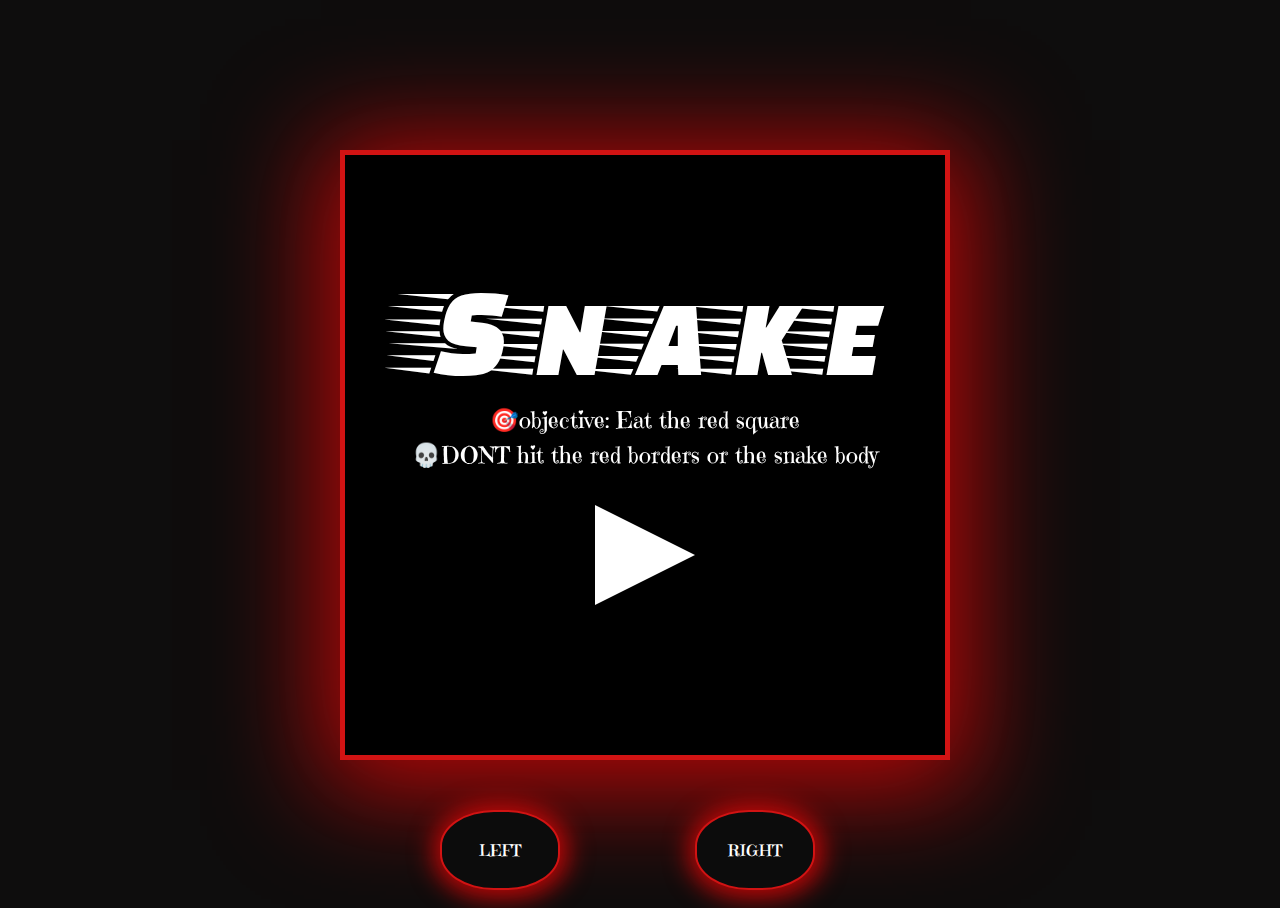
==== index.html @ 79829094 "first commit" ====
<!DOCTYPE html>
<html>
<head>
<meta charset="utf-8">

<title>S.N.A.K.E.</title>
<link rel="stylesheet" href="index\index.css">
<link href="https://fonts.googleapis.com/css?family=Annie+Use+Your+Telescope|Calligraffitti|Fascinate+Inline|Emilys+Candy|VT323|Faster+One" rel="stylesheet">
<link rel="shortcut icon" href="index\img/31.png" type="image/x-icon">

</head>
 <body>
  
        <canvas id="canvas" width="600" height="600"></canvas>
     
    <div>
       <input type="button" id="left" class="left_button" value="left">
       <input type="button" id="right" class="right_button" value="right">
      </div>
       
   <script src="index\index.js"></script>
    </body>
    </html>
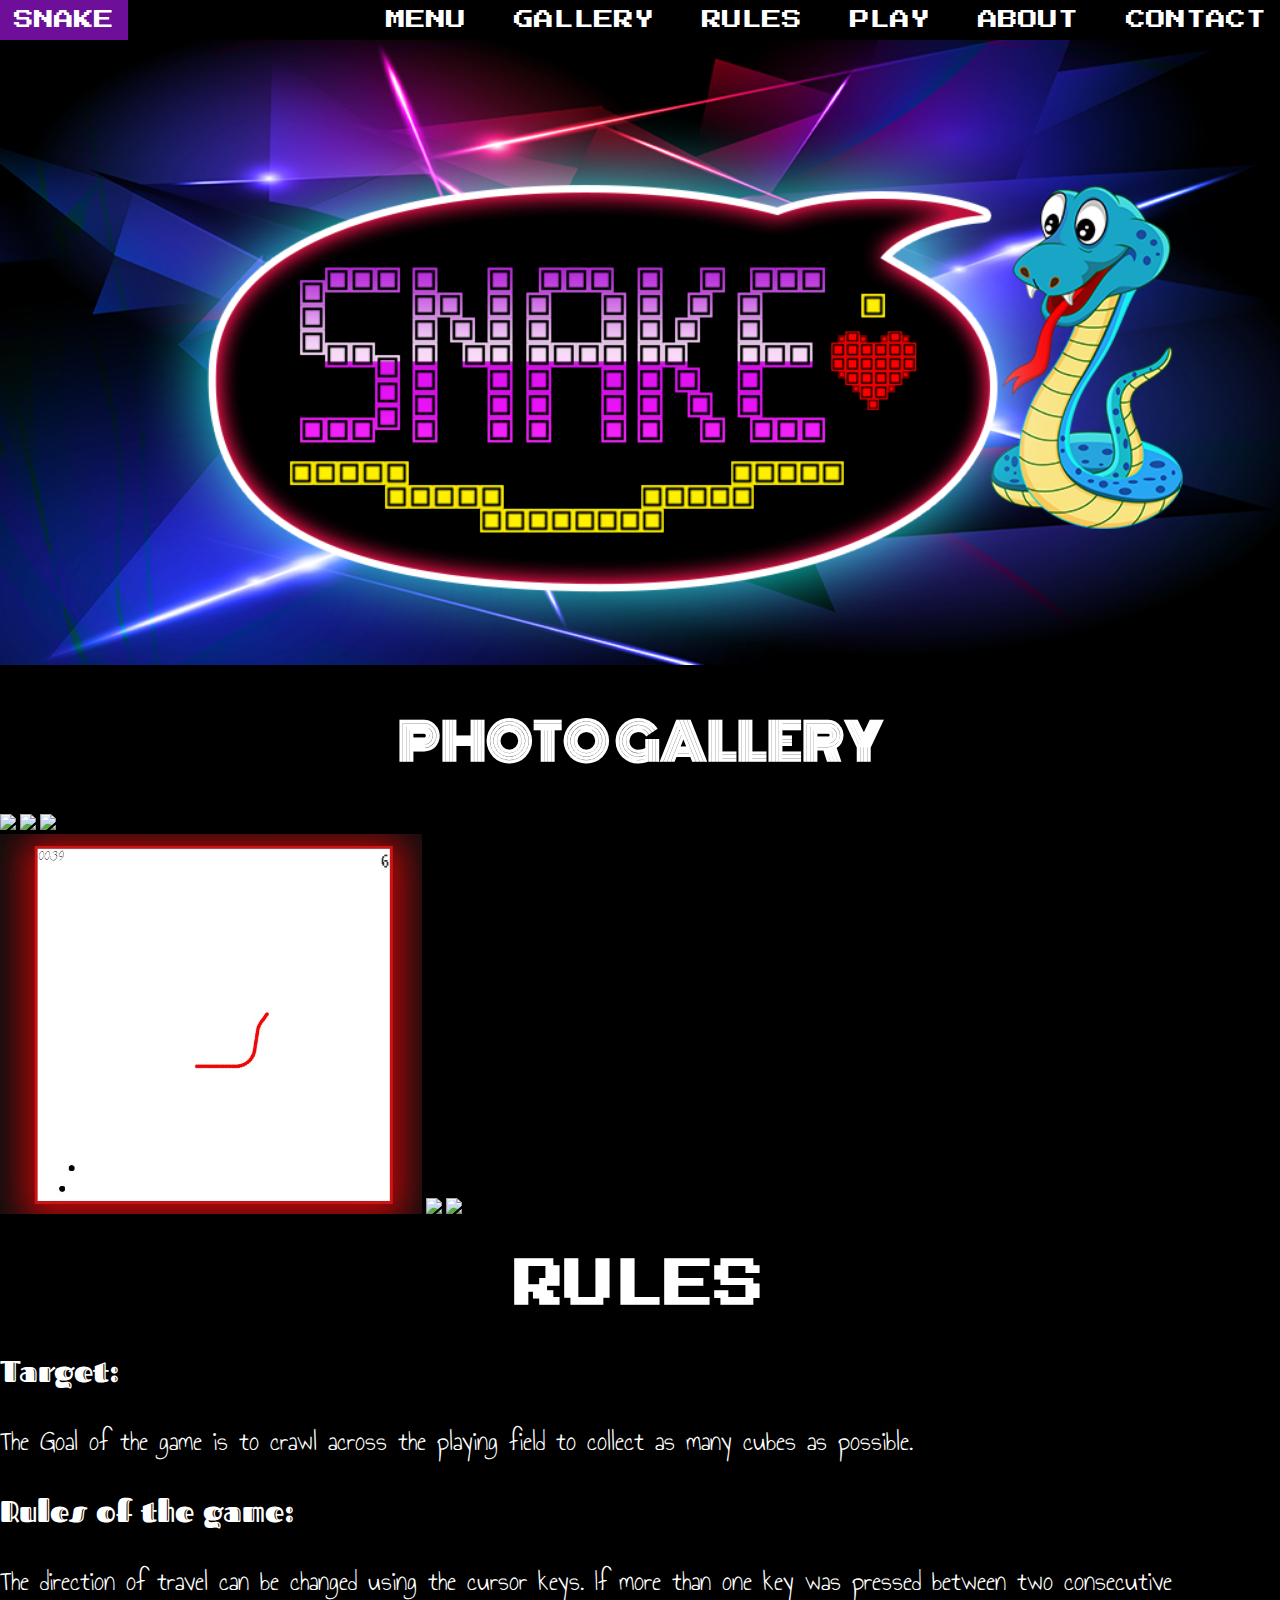
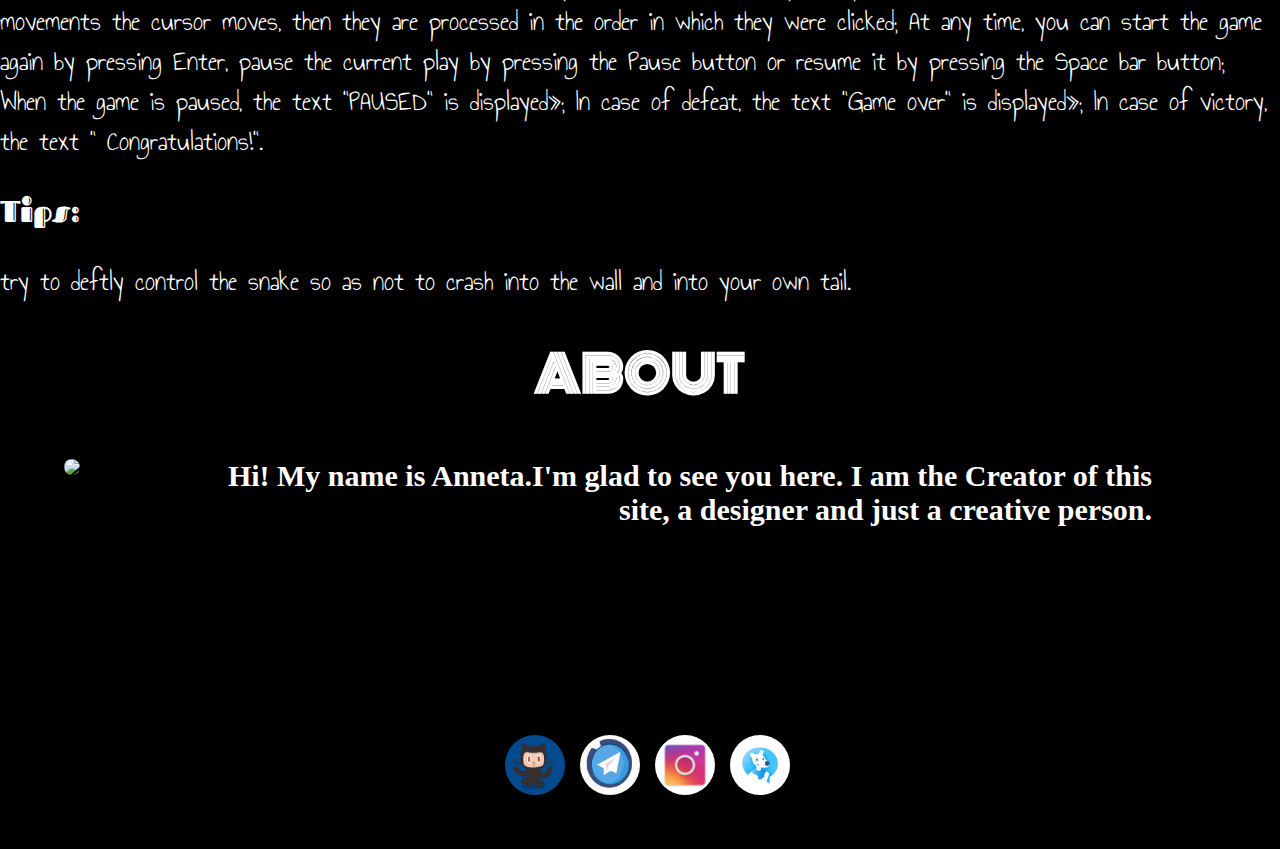
==== commit 4b4c1065: "first commit" ====
--- a/index.html
+++ b/index.html
@@ -1,23 +1,121 @@
-  <!DOCTYPE html>
+<!DOCTYPE html>
 <html>
 <head>
 <meta charset="utf-8">
-
-<title>S.N.A.K.E.</title>
-<link rel="stylesheet" href="index\index.css">
-<link href="https://fonts.googleapis.com/css?family=Annie+Use+Your+Telescope|Calligraffitti|Fascinate+Inline|Emilys+Candy|VT323|Faster+One" rel="stylesheet">
-<link rel="shortcut icon" href="index\img/31.png" type="image/x-icon">
-
+<meta name="viewport" content="width=device-width, initial-scale=1">
+<title>Snake</title>
+<link rel="stylesheet" href="port.css">
+<link href="https://fonts.googleapis.com/css?family=Annie+Use+Your+Telescope|Calligraffitti|Fascinate+Inline|Monoton|Press+Start+2P" rel="stylesheet">
+<link rel="shortcut icon" href="img/1616.png" type="image/x-icon">
 </head>
  <body>
+    <header class="navbar responsive" id="mynavbar"> 
+        <ul>
+            <li>
+                <a href="#" class="icon" id="menu">&#9776;</a>
+                <a href="#snake">SNAKE</a>
+            </li>
+            <li class="menu, right">
+                    <nav>                
+                        <a href="#" class="icon" id="menu">&#9776;</a>
+                        <a href="#menu" class="menubtn">MENU</a>
+                        <a class="menu_content" href="#gallery">GALLERY</a>
+                        <a class="menu_content" href="#rules">RULES</a>
+                        <a href="snake.html">PLAY</a>
+                        <a class="menu_content" href="#about">ABOUT</a>
+                        <a class="menu_content" href="#contact">CONTACT</a>
+                      
+                    </nav>
+                </li>
+            </ul>
+        </header>
+<img src="img/unnamed.png" style="width:100%;">
+
+
+<main>
+        
+                    <a name="gallery"></a>
+                <h1>PHOTO  GALLERY</h1> 
+                    <div class="all_photo">    
+
+
+            <!-- Photo grid -->
   
-        <canvas id="canvas" width="600" height="600"></canvas>
+      <div class="photo">
+        <img src="img/1.jpg"  >
+        <img src="img/2.jpg" >
+        <img src="img/3.jpg"  >
+     </div>
+      
+     <div class="photo">
+        <img src="img/4.jpg"  >
+        <img src="img/5.jpg"  >
+        <img src="img/6.jpg"  >
+      </div>
      
-    <div>
-       <input type="button" id="left" class="left_button" value="left">
-       <input type="button" id="right" class="right_button" value="right">
+
+
+   <!-- RULES -->
+
+   <a name="rules"></a> 
+   <div class="all_rules">
+        <header>
+          <h2> RULES </h2>
+            </header>
+         <h3>Target: </h3>
+        <p>The Goal of the game is to crawl across the playing field to collect as many cubes as possible.</p>
+        <header>
+            <h3>Rules of the game: </h3>
+              </header>
+              
+                  <p>The direction of travel can be changed using the cursor keys.    If
+                        more than one key was pressed between two consecutive movements
+                        the cursor moves, then they are processed in the order in which they were clicked;
+                        At any time, you can start the game again by pressing Enter, pause the current
+                        play by pressing the Pause button or resume it by pressing the Space bar button; 
+                        When the game is paused, the text "PAUSED" is displayed»; 
+                        In case of defeat, the text "Game over" is displayed»; 
+                        In case of victory, the text " Congratulations!". </p>
+                </ul>
+                <header>
+                    <h3>Tips: </h3>
+                      </header>
+                  <p>try to deftly control the snake so as not to crash into the wall and into your own tail.</p>
+                  <header>
+      </article>
       </div>
-       
-   <script src="index\index.js"></script>
-    </body>
-    </html>+<!-- ABOUT -->
+
+      <a name="about"></a>   
+      <h1>ABOUT</h1> 
+      <div class="about">
+            <div class="me">                                                                                       
+                <img  src="img/10.jpg" >                                        
+            </div> 
+        
+        <h4>Hi! My name is Anneta.I'm glad to see you here. I am the Creator of this site, a designer and just a creative person. </h4>
+    </div> 
+
+    
+<!-- CONTACT -->
+
+</main>
+<a name="contact"></a>
+<footer>
+    <div class="wrapper">                
+        <div class="social">                   
+            <a href="https://github.com/AnyaBoretskaya" target="_blank"><img src="img/octocat_github.gif" width="60" height="60" alt="git"></a>
+            <a href="https://t.me/AnnetaBoretta" target="_blank"><img src="img/telegram.gif" width="60" height="60" alt="telegram"></a>
+            <a href="https://www.instagram.com/anya_boretskaya/" target="_blank"><img src="img/instagram anim.gif" width="60" height="60"  alt="insta"></a>
+            <a href="https://vk.com/pro100_anya" target="_blank"><img src="img/15d07647269649.588906ec0e34a.gif" width="60" height="60"  alt="vk"></a>
+        </div>
+    </div>
+</footer>
+
+
+
+<script src="port.js"></script>
+    
+    
+</body>
+</html>--- a/port.css
+++ b/port.css
@@ -0,0 +1,200 @@
+
+body {
+    background-color: black;
+    margin: 0;
+    padding: 0;
+}
+
+h1{
+    font-family: 'Monoton', cursive;
+    font-size: 50px;
+    text-align: center;
+    color: white;
+}
+
+/*navbar*/
+
+ul {
+    margin: 0;
+    padding: 0;
+    overflow: hidden;
+    background-color: black;
+    font-family: 'Press Start 2P', cursive;
+    font-size: 20px;
+}
+
+li {
+    float: left;
+    
+}
+
+li a, .menubtn {
+    display: inline-block;
+    color: white;
+    text-align: center;
+    padding: 10px 14px;
+    text-decoration: none;
+}
+
+li a:hover, .menu .menubtn {
+    background-color: rgb(109, 15, 153);
+}
+
+li.right {
+    float: right;
+}
+
+li.menu {
+    display: block;
+}
+
+.navbar .icon{
+    display: none;
+}
+
+
+@media screen and (max-width: 1000px){
+
+    /*navbar*/
+    
+   
+    
+
+   li {
+       float: none;
+   }
+
+   li.right {
+       float: none;
+   }
+
+   li a, .menubtn {
+       display: block;
+   }
+
+   li .menu_content{
+       display: none;
+   }
+   
+   li:hover  .menu_content{
+       display: block;
+       
+   }
+
+  .me img{
+      border-radius: 50%;
+
+  }
+
+   .all_photo {                    
+    flex-direction: column;
+    margin: 20px;
+    width: 100%;
+    border-radius: 50%;
+
+}
+.all_photo .photo img{
+    width: 100%;
+    border-radius: 50%;
+    margin: 20px;
+}
+
+.about{
+    flex-direction: column;
+    margin: 20px;
+}
+
+.all_rules {                    
+    flex-direction: column;
+    margin: 20px;
+}
+
+}
+
+.photo img{
+    width: 33%;
+   
+    
+  }
+
+/*RULES*/
+h2{
+    font-family: 'Press Start 2P', cursive;
+    font-size: 50px;
+    text-align: center;
+    color: white; 
+}
+h3{
+    font-family: 'Fascinate Inline', cursive;
+    font-size: 30px;
+    text-align: left;
+    color: white;
+
+}
+
+p{    
+    font-family: 'Annie Use Your Telescope', cursive;
+    font-size: 28px;
+       color: white;
+}
+
+
+
+/* About*/
+.me img {
+    border-radius: 50%;
+    width:60%;
+    
+}
+
+
+.about .me{
+    margin: 1% 5% 5% 5%; 
+}
+.about{
+    width: 100%;
+    margin: 30px auto;
+    overflow: hidden;
+    display: flex;
+}
+
+ h4{
+    font-family: 'Calligraffitti', cursive;
+    font-size: 30px;
+    text-align: right;
+    color: white;
+    margin: 1% 10% 10% 5%; 
+}
+
+
+ /* FOOTER*/
+
+footer{
+    width: 100%;
+    height: auto;
+    background: black;
+    padding: 30px 0px 30px 0px;
+}
+
+.social{
+    display: flex;
+    justify-content: center;
+    padding: 20px 0px 20px 0px;
+}
+.social img{
+    margin-left: 15px;
+    border-radius: 50%;
+    
+}
+
+.social img:hover{
+    opacity: 0.8;
+}
+ .wrapper{
+    width: 86%;
+    margin: 0 auto;
+}
+
+
+
+
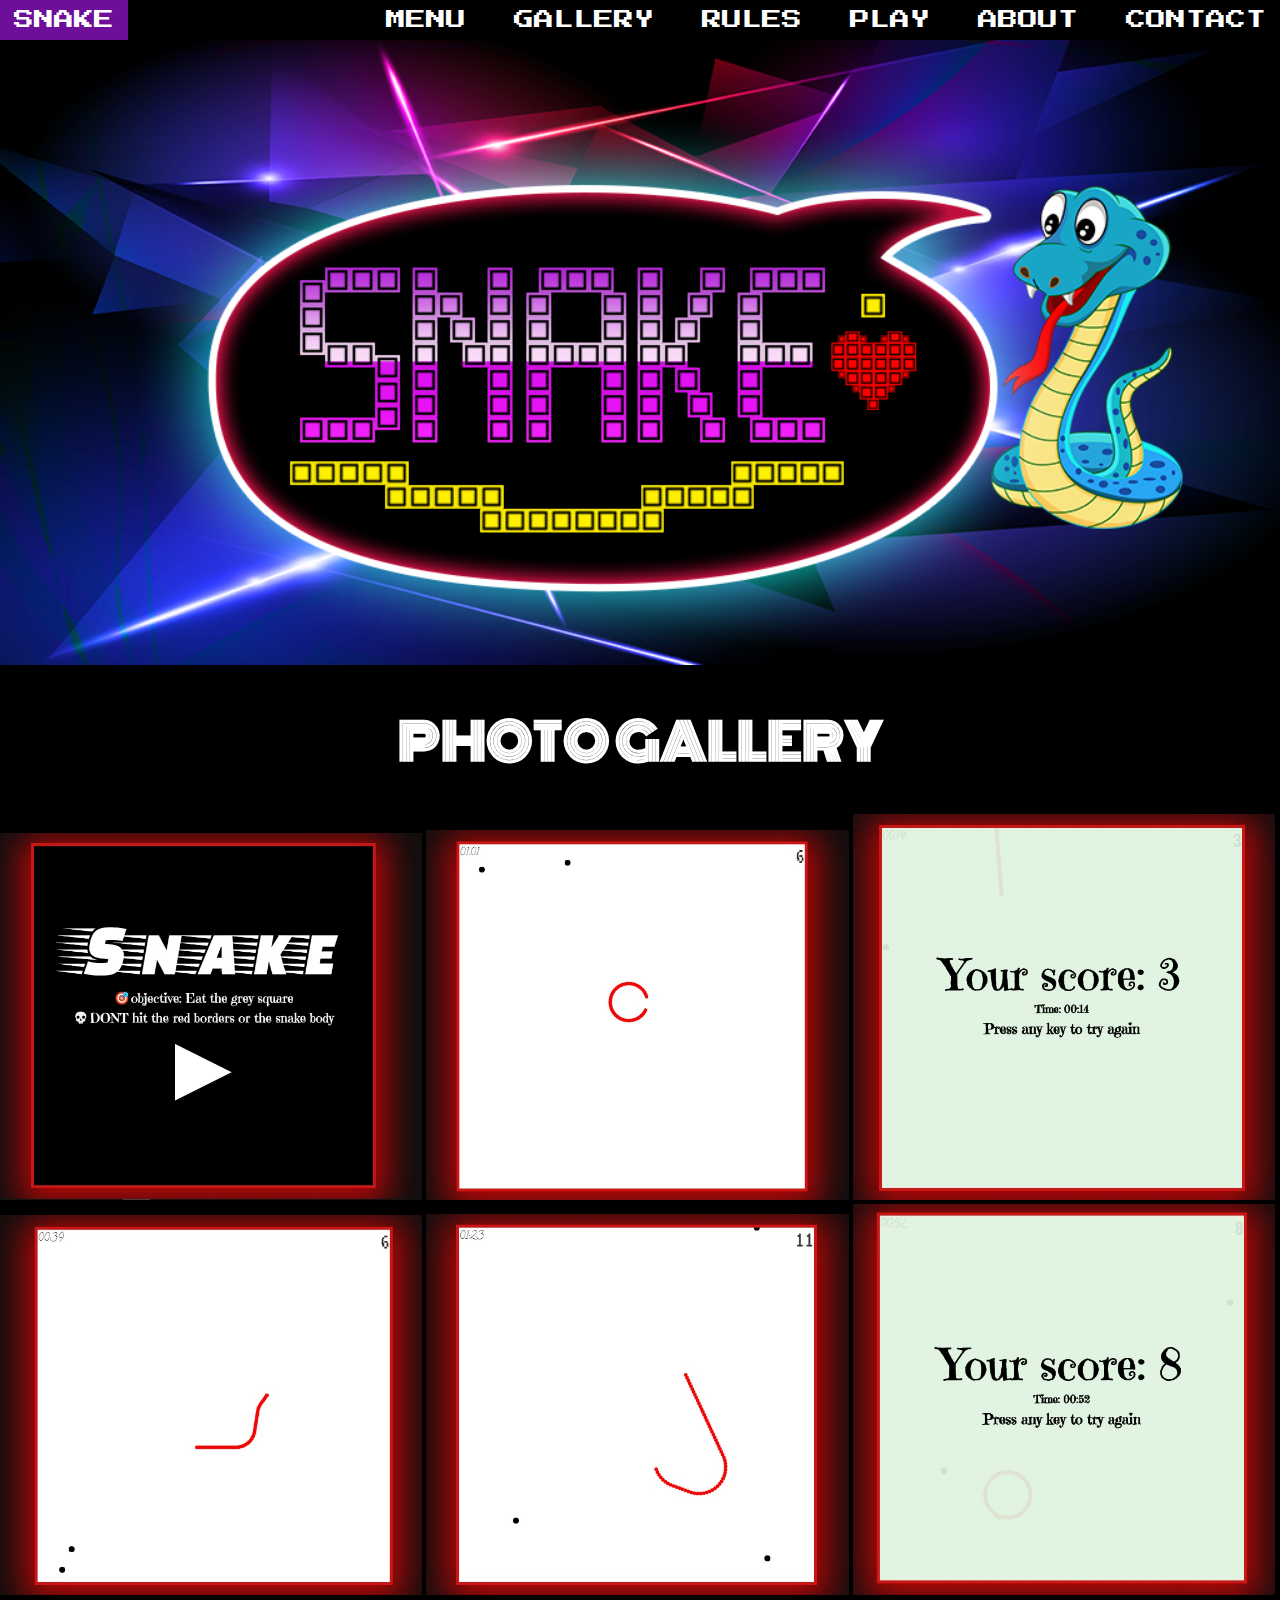
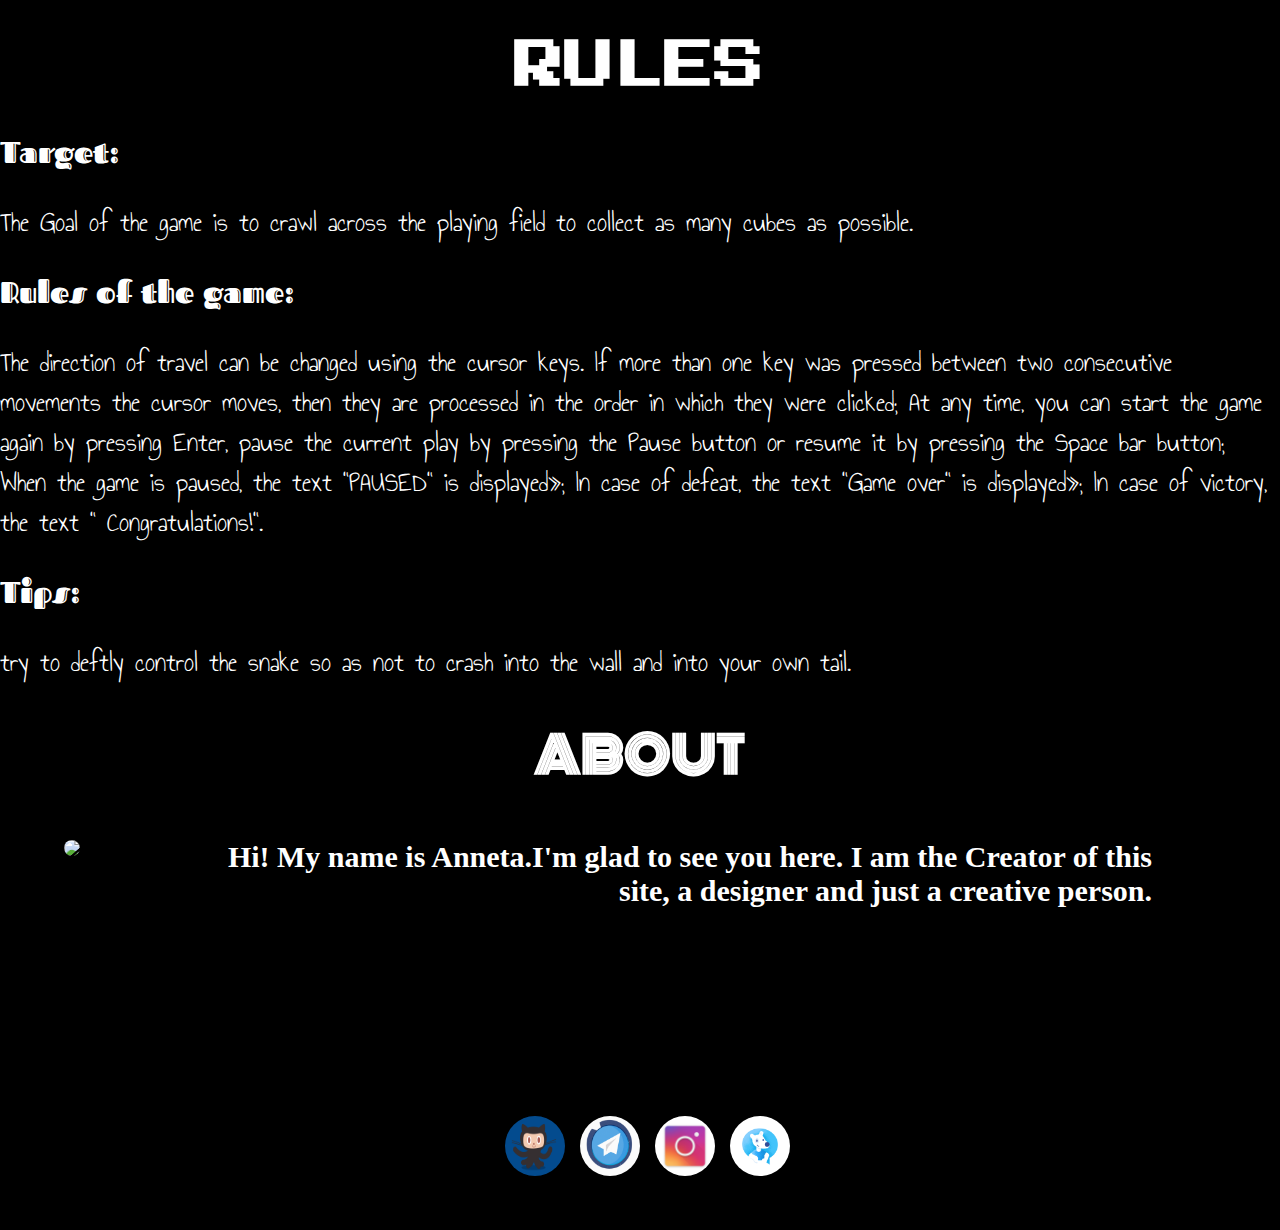
==== commit feadb32c: "first commit" ====
--- a/index.html
+++ b/index.html
@@ -42,15 +42,15 @@
             <!-- Photo grid -->
   
       <div class="photo">
-        <img src="img/1.jpg"  >
-        <img src="img/2.jpg" >
-        <img src="img/3.jpg"  >
+        <img src="img/1.JPG"  >
+        <img src="img/2.JPG" >
+        <img src="img/3.JPG"  >
      </div>
       
      <div class="photo">
         <img src="img/4.jpg"  >
-        <img src="img/5.jpg"  >
-        <img src="img/6.jpg"  >
+        <img src="img/5.JPG"  >
+        <img src="img/6.JPG"  >
       </div>
      
 
--- a/port.css
+++ b/port.css
@@ -94,8 +94,7 @@
 
 }
 .all_photo .photo img{
-    width: 100%;
-    border-radius: 50%;
+    width: 90%;
     margin: 20px;
 }
 
